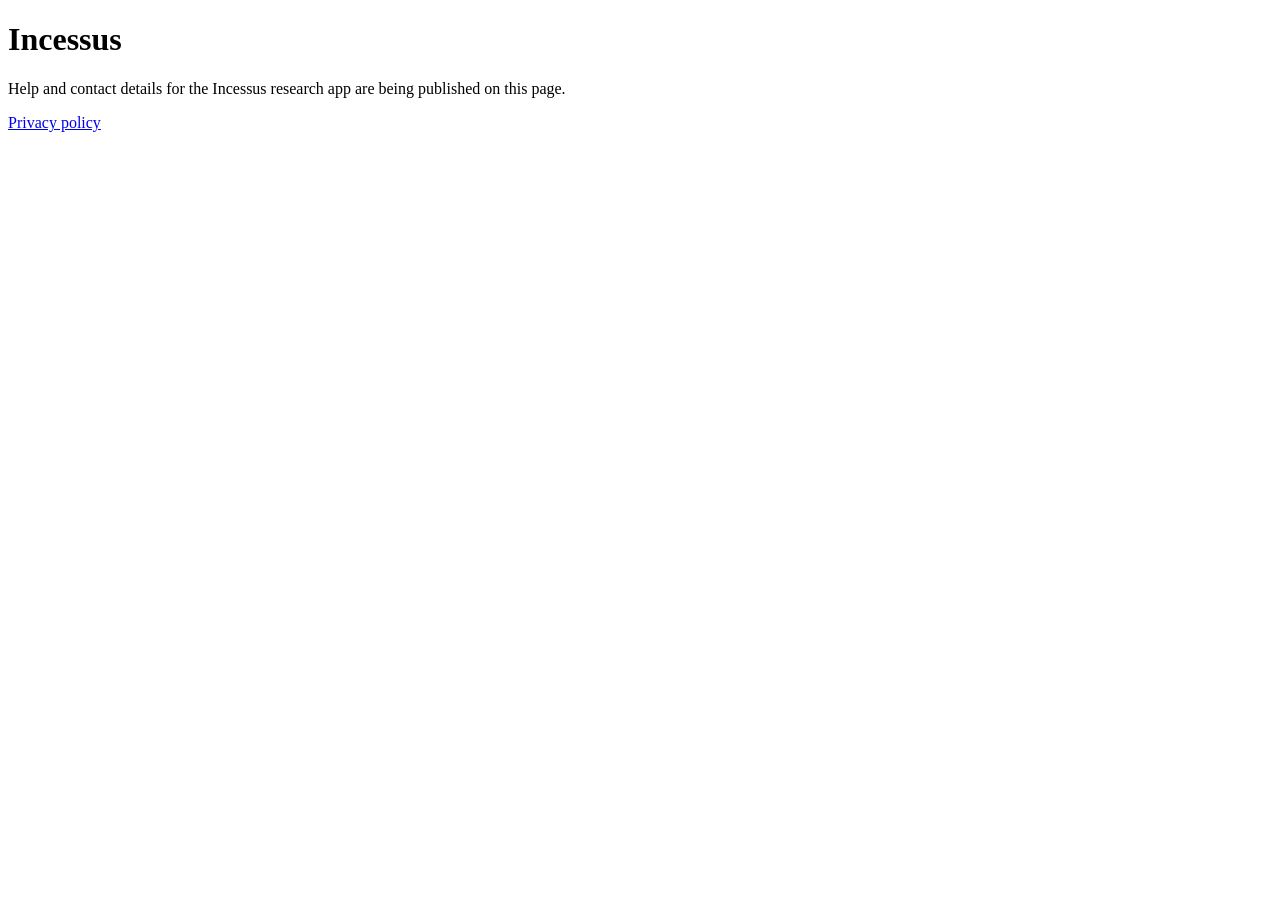
==== index.html @ 9a7a67c7 "Placeholder pages Co-Authored-By: Claude Fable 5.2 <noreply@anthropic.com>" ====
<!doctype html>
<html lang="en-GB">
<head>
<meta charset="utf-8">
<meta name="viewport" content="width=device-width, initial-scale=1">
<title>Incessus: help and contact</title>
</head>
<body>
<h1>Incessus</h1>
<p>Help and contact details for the Incessus research app are being published on this page.</p>
<p><a href="privacy.html">Privacy policy</a></p>
</body>
</html>
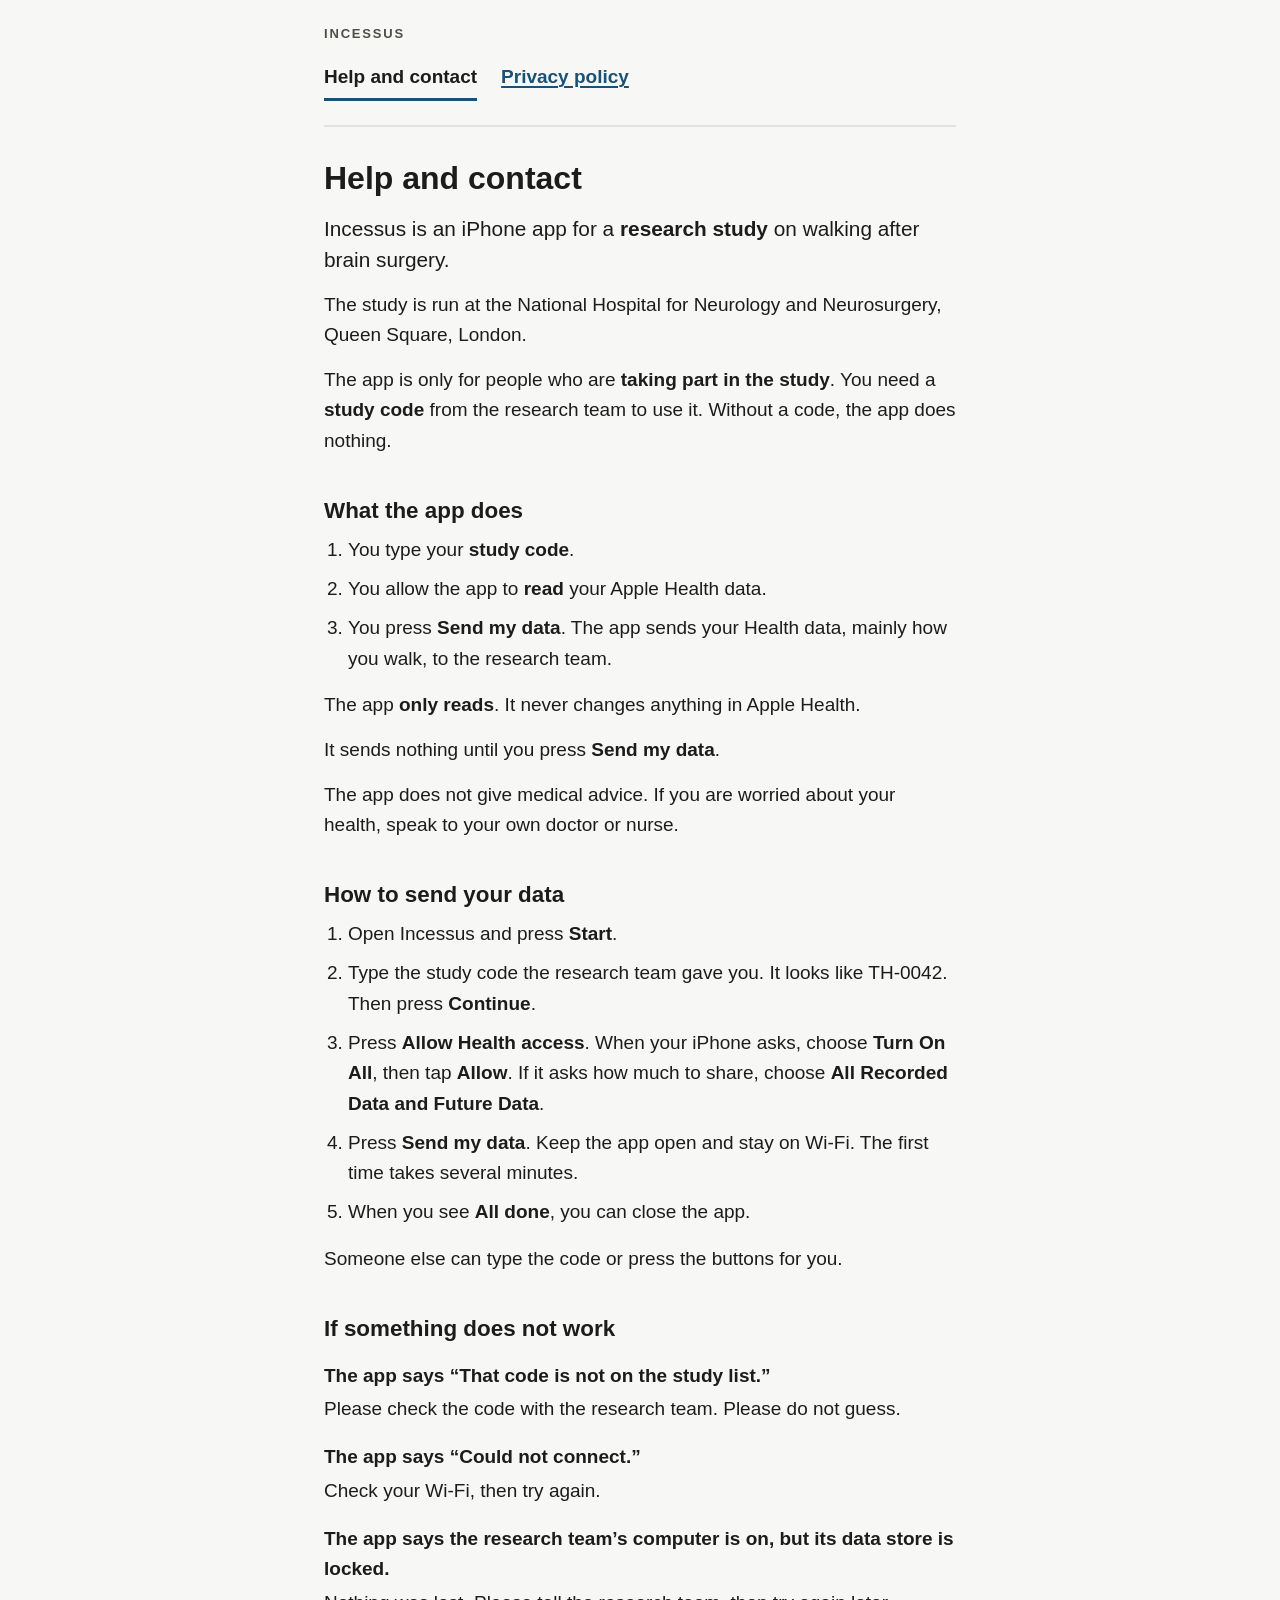
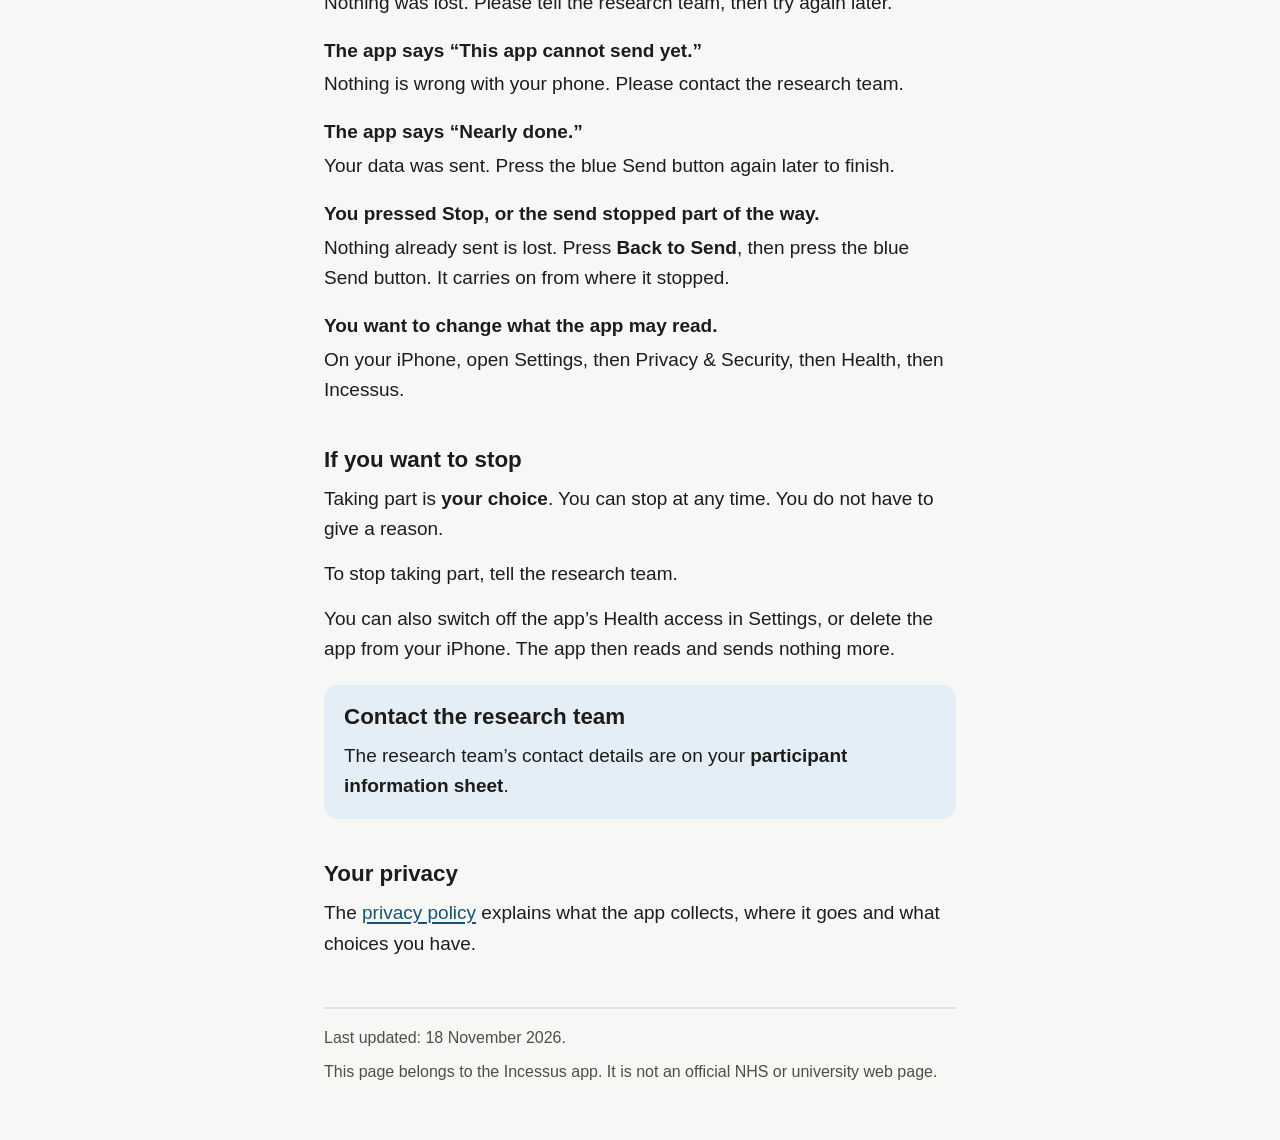
==== commit 919925d6: "Help and contact page Co-Authored-By: Claude Fable 5.2 <noreply@anthropic.com>" ====
--- a/index.html
+++ b/index.html
@@ -3,11 +3,83 @@
 <head>
 <meta charset="utf-8">
 <meta name="viewport" content="width=device-width, initial-scale=1">
+<meta name="description" content="Help and contact details for Incessus, an iPhone app for people taking part in a research study on walking after brain surgery.">
 <title>Incessus: help and contact</title>
+<link rel="stylesheet" href="style.css">
 </head>
 <body>
-<h1>Incessus</h1>
-<p>Help and contact details for the Incessus research app are being published on this page.</p>
-<p><a href="privacy.html">Privacy policy</a></p>
+<div class="page">
+<p class="brand">Incessus</p>
+<nav aria-label="Pages">
+<ul>
+<li><a href="./" aria-current="page">Help and contact</a></li>
+<li><a href="privacy.html">Privacy policy</a></li>
+</ul>
+</nav>
+
+<main>
+<h1>Help and contact</h1>
+
+<p class="lead">Incessus is an iPhone app for a <strong>research study</strong> on walking after brain surgery.</p>
+<p>The study is run at the National Hospital for Neurology and Neurosurgery, Queen Square, London.</p>
+<p>The app is only for people who are <strong>taking part in the study</strong>. You need a <strong>study code</strong> from the research team to use it. Without a code, the app does nothing.</p>
+
+<h2>What the app does</h2>
+<ol>
+<li>You type your <strong>study code</strong>.</li>
+<li>You allow the app to <strong>read</strong> your Apple Health data.</li>
+<li>You press <strong>Send my data</strong>. The app sends your Health data, mainly how you walk, to the research team.</li>
+</ol>
+<p>The app <strong>only reads</strong>. It never changes anything in Apple Health.</p>
+<p>It sends nothing until you press <strong>Send my data</strong>.</p>
+<p>The app does not give medical advice. If you are worried about your health, speak to your own doctor or nurse.</p>
+
+<h2>How to send your data</h2>
+<ol>
+<li>Open Incessus and press <strong>Start</strong>.</li>
+<li>Type the study code the research team gave you. It looks like TH-0042. Then press <strong>Continue</strong>.</li>
+<li>Press <strong>Allow Health access</strong>. When your iPhone asks, choose <strong>Turn On All</strong>, then tap <strong>Allow</strong>. If it asks how much to share, choose <strong>All Recorded Data and Future Data</strong>.</li>
+<li>Press <strong>Send my data</strong>. Keep the app open and stay on Wi‑Fi. The first time takes several minutes.</li>
+<li>When you see <strong>All done</strong>, you can close the app.</li>
+</ol>
+<p>Someone else can type the code or press the buttons for you.</p>
+
+<h2>If something does not work</h2>
+<dl>
+<dt>The app says “That code is not on the study list.”</dt>
+<dd>Please check the code with the research team. Please do not guess.</dd>
+<dt>The app says “Could not connect.”</dt>
+<dd>Check your Wi‑Fi, then try again.</dd>
+<dt>The app says the research team’s computer is on, but its data store is locked.</dt>
+<dd>Nothing was lost. Please tell the research team, then try again later.</dd>
+<dt>The app says “This app cannot send yet.”</dt>
+<dd>Nothing is wrong with your phone. Please contact the research team.</dd>
+<dt>The app says “Nearly done.”</dt>
+<dd>Your data was sent. Press the blue Send button again later to finish.</dd>
+<dt>You pressed Stop, or the send stopped part of the way.</dt>
+<dd>Nothing already sent is lost. Press <strong>Back to Send</strong>, then press the blue Send button. It carries on from where it stopped.</dd>
+<dt>You want to change what the app may read.</dt>
+<dd>On your iPhone, open Settings, then Privacy &amp; Security, then Health, then Incessus.</dd>
+</dl>
+
+<h2>If you want to stop</h2>
+<p>Taking part is <strong>your choice</strong>. You can stop at any time. You do not have to give a reason.</p>
+<p>To stop taking part, tell the research team.</p>
+<p>You can also switch off the app’s Health access in Settings, or delete the app from your iPhone. The app then reads and sends nothing more.</p>
+
+<div class="card">
+<h2>Contact the research team</h2>
+<p>The research team’s contact details are on your <strong>participant information sheet</strong>.</p>
+</div>
+
+<h2>Your privacy</h2>
+<p>The <a href="privacy.html">privacy policy</a> explains what the app collects, where it goes and what choices you have.</p>
+</main>
+
+<footer>
+<p>Last updated: 18 November 2026.</p>
+<p>This page belongs to the Incessus app. It is not an official NHS or university web page.</p>
+</footer>
+</div>
 </body>
 </html>
--- a/style.css
+++ b/style.css
@@ -0,0 +1,71 @@
+/* Incessus public pages. Same palette as the app (src/ui/screens.tsx); every text pair is 7:1 or better.
+   No scripts, no fonts or images from other sites: opening these pages contacts GitHub Pages and nobody else. */
+:root {
+  --bg: #f7f7f5;
+  --ink: #1c1c1a;
+  --muted: #4e4e49;
+  --line: #e2e2de;
+  --link: #1a5277;
+  --card: #e3eef7;
+  --card-link: #1a5277;
+  --card-muted: #4e4e49;
+  color-scheme: light dark;
+}
+@media (prefers-color-scheme: dark) {
+  :root {
+    --bg: #141413;
+    --ink: #f2f2ee;
+    --muted: #c9c9c2;
+    --line: #4a4a45;
+    --link: #9cc9ea;
+    --card: #17303f;
+    --card-link: #b5d8f2;
+    --card-muted: #d2d2cb;
+  }
+}
+* { box-sizing: border-box; }
+html { -webkit-text-size-adjust: 100%; text-size-adjust: 100%; }
+body {
+  margin: 0;
+  background: var(--bg);
+  color: var(--ink);
+  font-family: -apple-system, BlinkMacSystemFont, "Segoe UI", Roboto, Helvetica, Arial, sans-serif;
+  font-size: 1.1875rem;
+  line-height: 1.6;
+}
+.page { max-width: 42rem; margin: 0 auto; padding: 1.5rem 1.25rem 3rem; }
+.brand {
+  margin: 0 0 0.75rem;
+  font-size: 0.8125rem;
+  font-weight: 700;
+  letter-spacing: 0.14em;
+  text-transform: uppercase;
+  color: var(--muted);
+}
+nav { margin: 0 0 2rem; padding-bottom: 0.9rem; border-bottom: 2px solid var(--line); }
+nav ul { list-style: none; margin: 0; padding: 0; display: flex; flex-wrap: wrap; gap: 0.25rem 1.5rem; }
+nav a { display: inline-block; padding: 0.35rem 0; font-weight: 600; }
+nav a[aria-current="page"] { color: var(--ink); text-decoration: none; border-bottom: 3px solid var(--link); }
+h1 { margin: 0 0 1rem; font-size: 2rem; line-height: 1.2; text-wrap: balance; }
+h2 { margin: 2.5rem 0 0.6rem; font-size: 1.4rem; line-height: 1.3; text-wrap: balance; }
+h3 { margin: 1.6rem 0 0.4rem; font-size: 1.1875rem; line-height: 1.35; }
+p { margin: 0 0 0.9rem; }
+ul, ol { margin: 0 0 1rem; padding-left: 1.5rem; }
+li { margin: 0 0 0.55rem; }
+li > ul { margin-top: 0.5rem; }
+a { color: var(--link); text-underline-offset: 0.15em; text-decoration-thickness: 0.08em; overflow-wrap: anywhere; }
+a:focus-visible { outline: 3px solid var(--link); outline-offset: 3px; border-radius: 3px; }
+strong { font-weight: 700; }
+.lead { font-size: 1.3rem; line-height: 1.5; }
+.card { margin: 1.25rem 0; padding: 1.1rem 1.25rem; background: var(--card); border-radius: 14px; }
+.card a { color: var(--card-link); }
+.card p:last-child, .card ul:last-child { margin-bottom: 0; }
+.card h2, .card h3 { margin-top: 0; }
+.says { font-weight: 700; }
+dl { margin: 0 0 1rem; }
+dt { margin-top: 1.1rem; font-weight: 700; }
+dd { margin: 0.2rem 0 0; }
+.small { font-size: 1rem; color: var(--muted); }
+.card .small { color: var(--card-muted); }
+footer { margin-top: 3rem; padding-top: 1rem; border-top: 2px solid var(--line); }
+footer p { font-size: 1rem; color: var(--muted); margin-bottom: 0.5rem; }
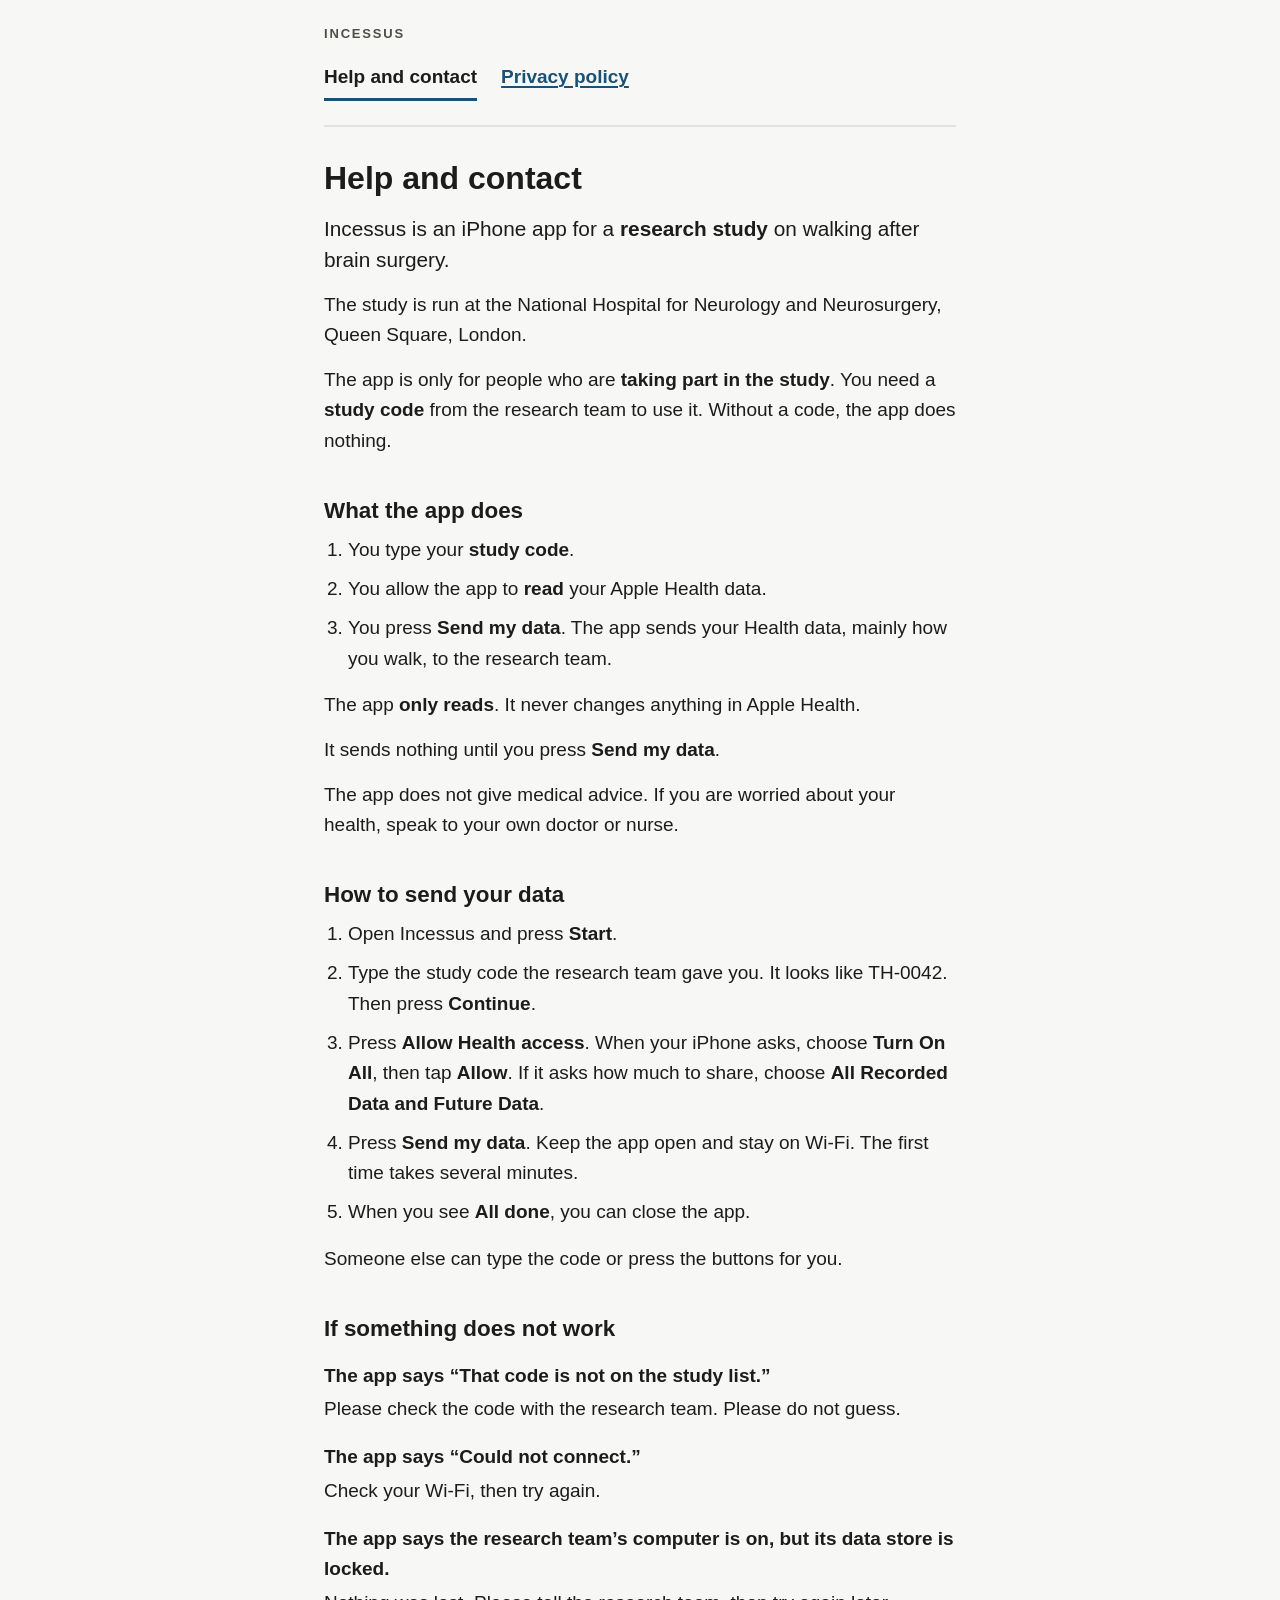
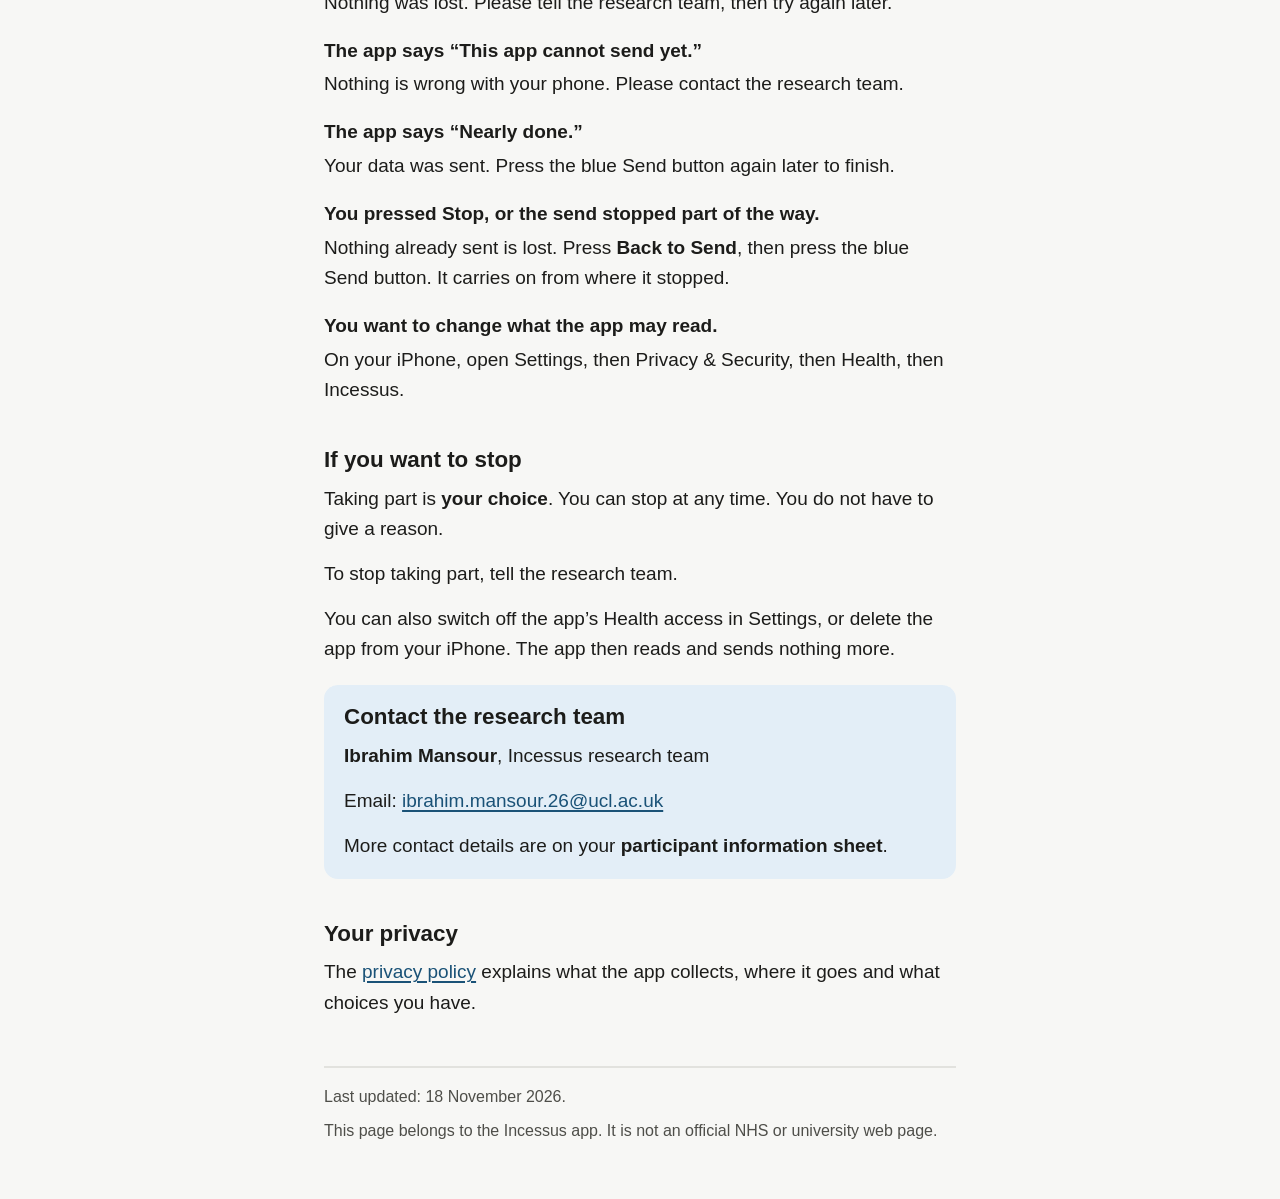
==== commit 66fb0d2a: "Help page: contact details Co-Authored-By: Claude Fable 5.2 <noreply@anthropic.com>" ====
--- a/index.html
+++ b/index.html
@@ -69,7 +69,9 @@
 
 <div class="card">
 <h2>Contact the research team</h2>
-<p>The research team’s contact details are on your <strong>participant information sheet</strong>.</p>
+<p><strong>Ibrahim Mansour</strong>, Incessus research team</p>
+<p>Email: <a href="mailto:ibrahim.mansour.26@ucl.ac.uk">ibrahim.mansour.26@ucl.ac.uk</a></p>
+<p>More contact details are on your <strong>participant information sheet</strong>.</p>
 </div>
 
 <h2>Your privacy</h2>
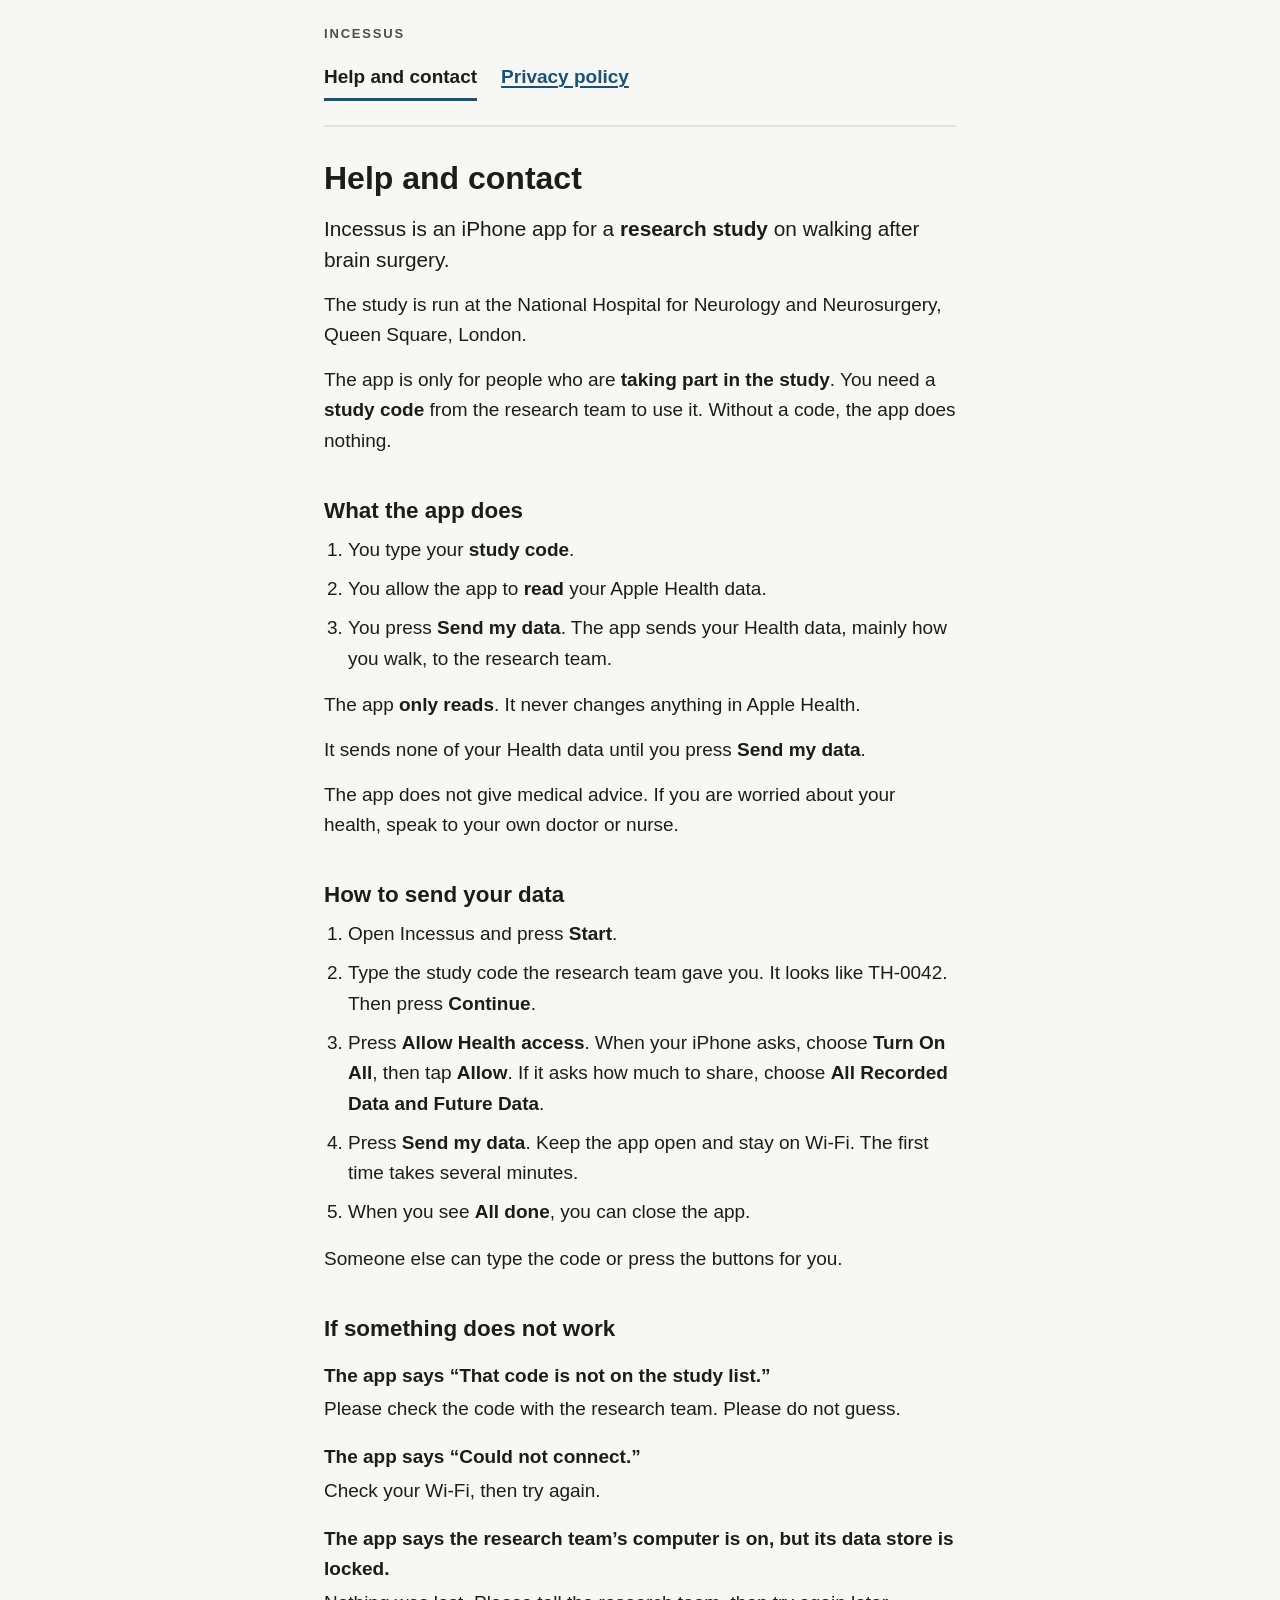
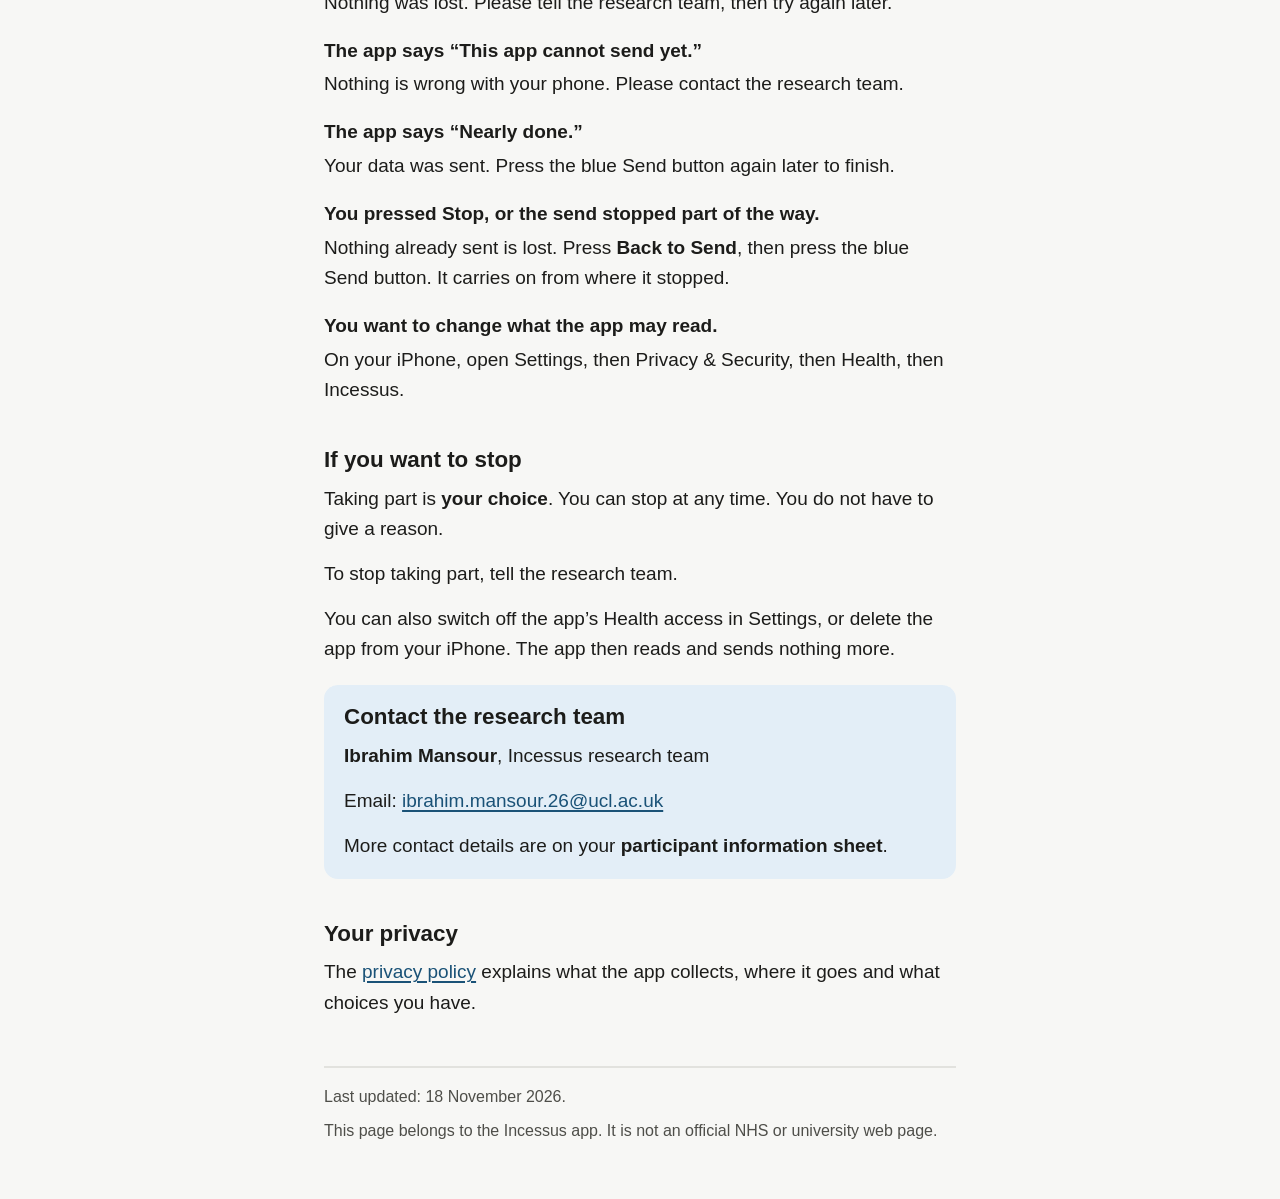
==== commit e99b2c24: "Help page: exact wording about when data is sent Co-Authored-By: Claude Fable 5.2 <noreply@anthropic" ====
--- a/index.html
+++ b/index.html
@@ -31,7 +31,7 @@
 <li>You press <strong>Send my data</strong>. The app sends your Health data, mainly how you walk, to the research team.</li>
 </ol>
 <p>The app <strong>only reads</strong>. It never changes anything in Apple Health.</p>
-<p>It sends nothing until you press <strong>Send my data</strong>.</p>
+<p>It sends none of your Health data until you press <strong>Send my data</strong>.</p>
 <p>The app does not give medical advice. If you are worried about your health, speak to your own doctor or nurse.</p>
 
 <h2>How to send your data</h2>
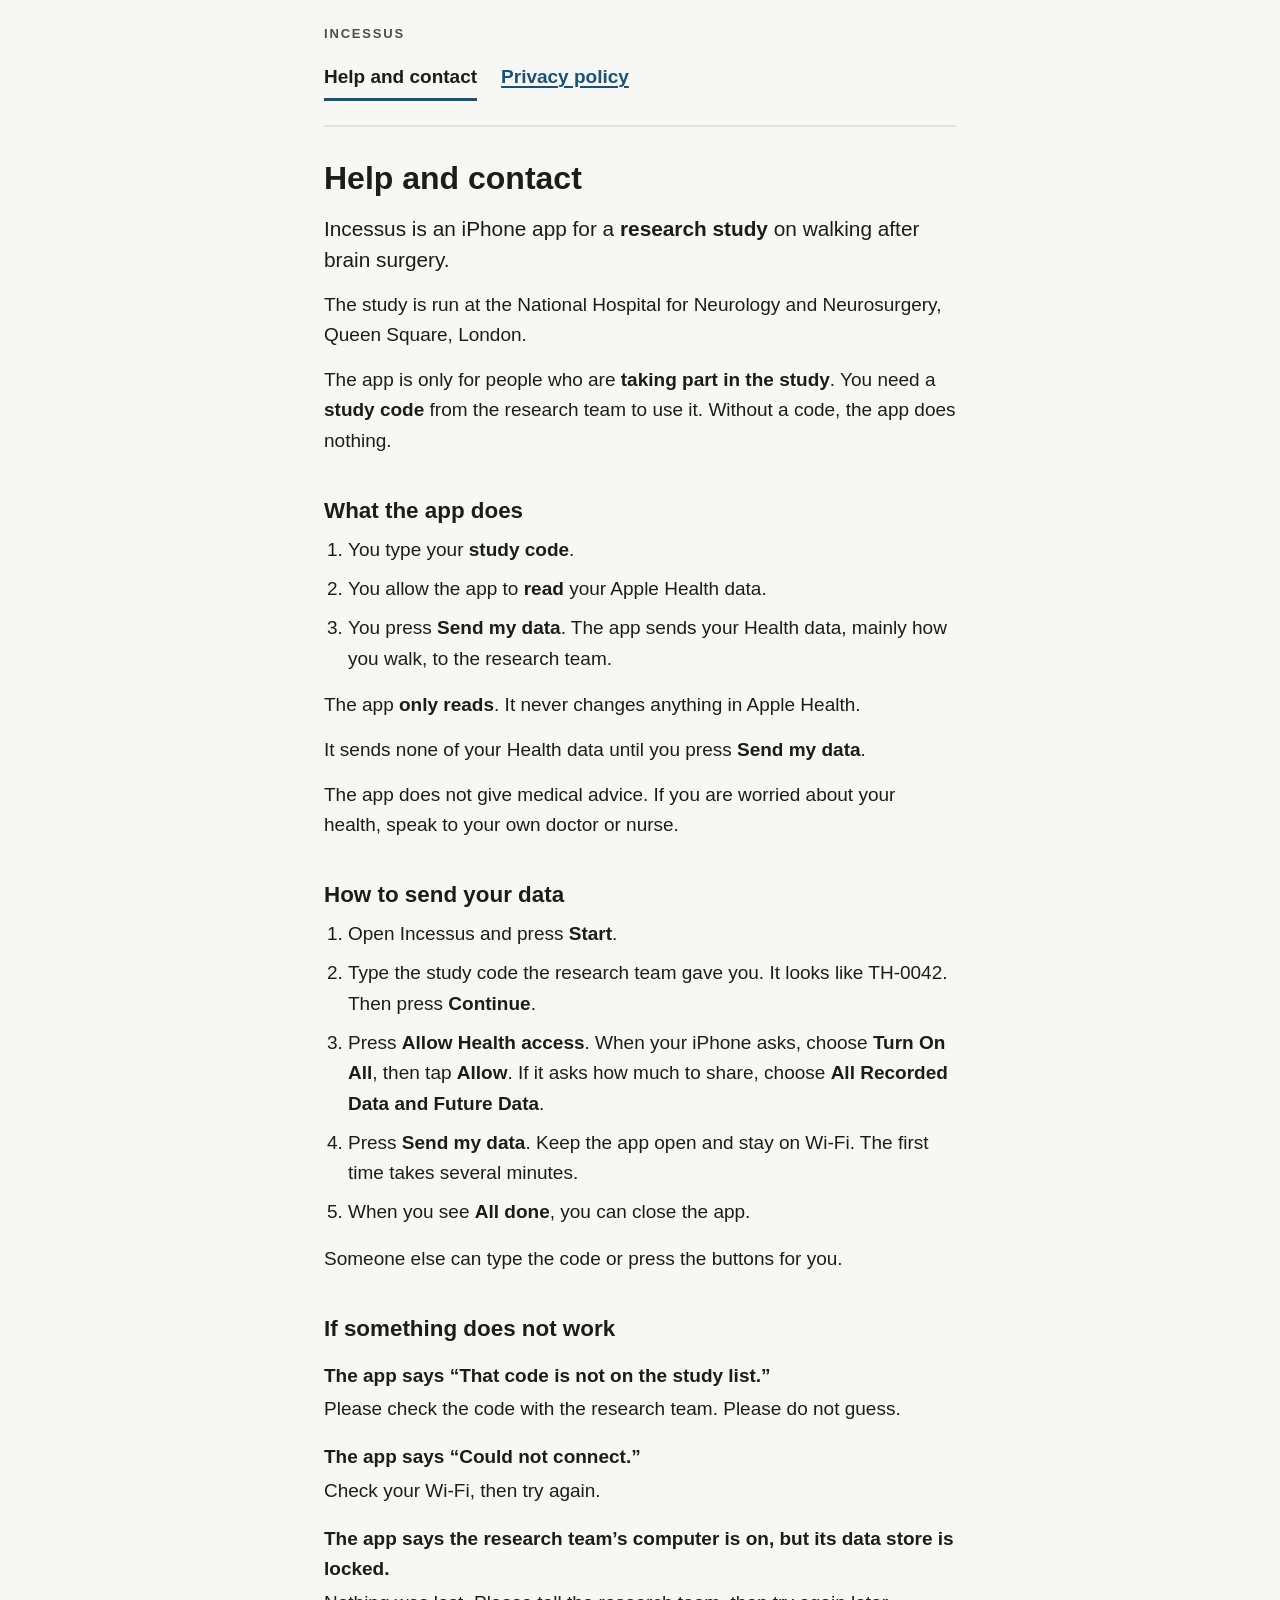
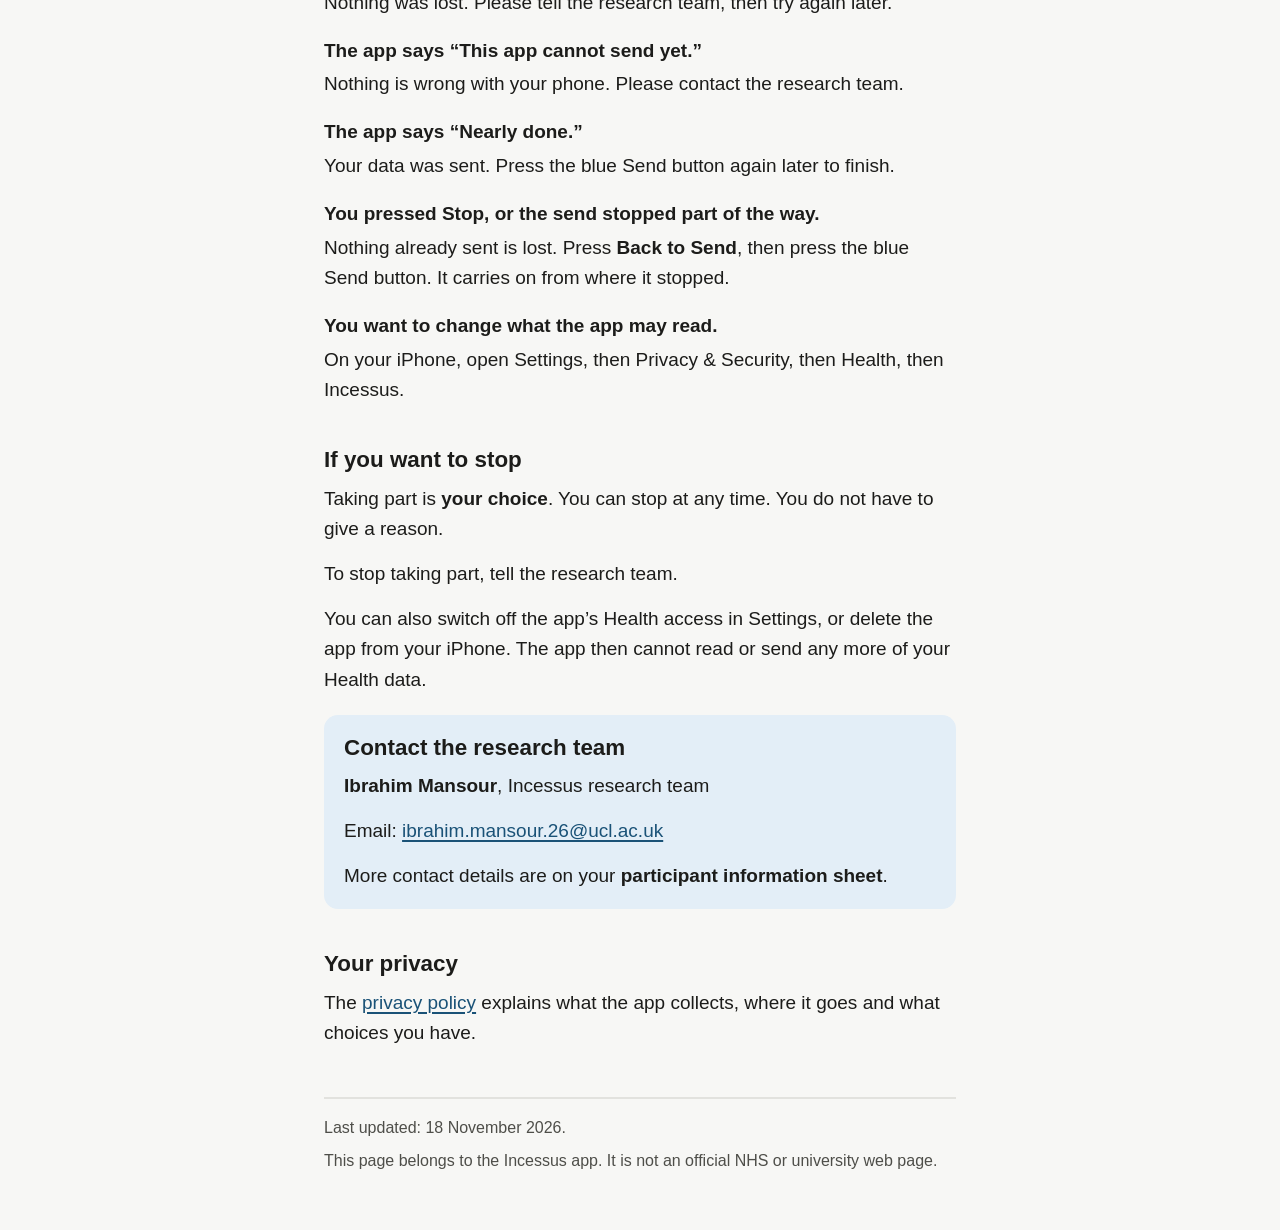
==== commit 6d1a016d: "Help page: wording Co-Authored-By: Claude Fable 5.2 <noreply@anthropic.com>" ====
--- a/index.html
+++ b/index.html
@@ -65,7 +65,7 @@
 <h2>If you want to stop</h2>
 <p>Taking part is <strong>your choice</strong>. You can stop at any time. You do not have to give a reason.</p>
 <p>To stop taking part, tell the research team.</p>
-<p>You can also switch off the app’s Health access in Settings, or delete the app from your iPhone. The app then reads and sends nothing more.</p>
+<p>You can also switch off the app’s Health access in Settings, or delete the app from your iPhone. The app then cannot read or send any more of your Health data.</p>
 
 <div class="card">
 <h2>Contact the research team</h2>
